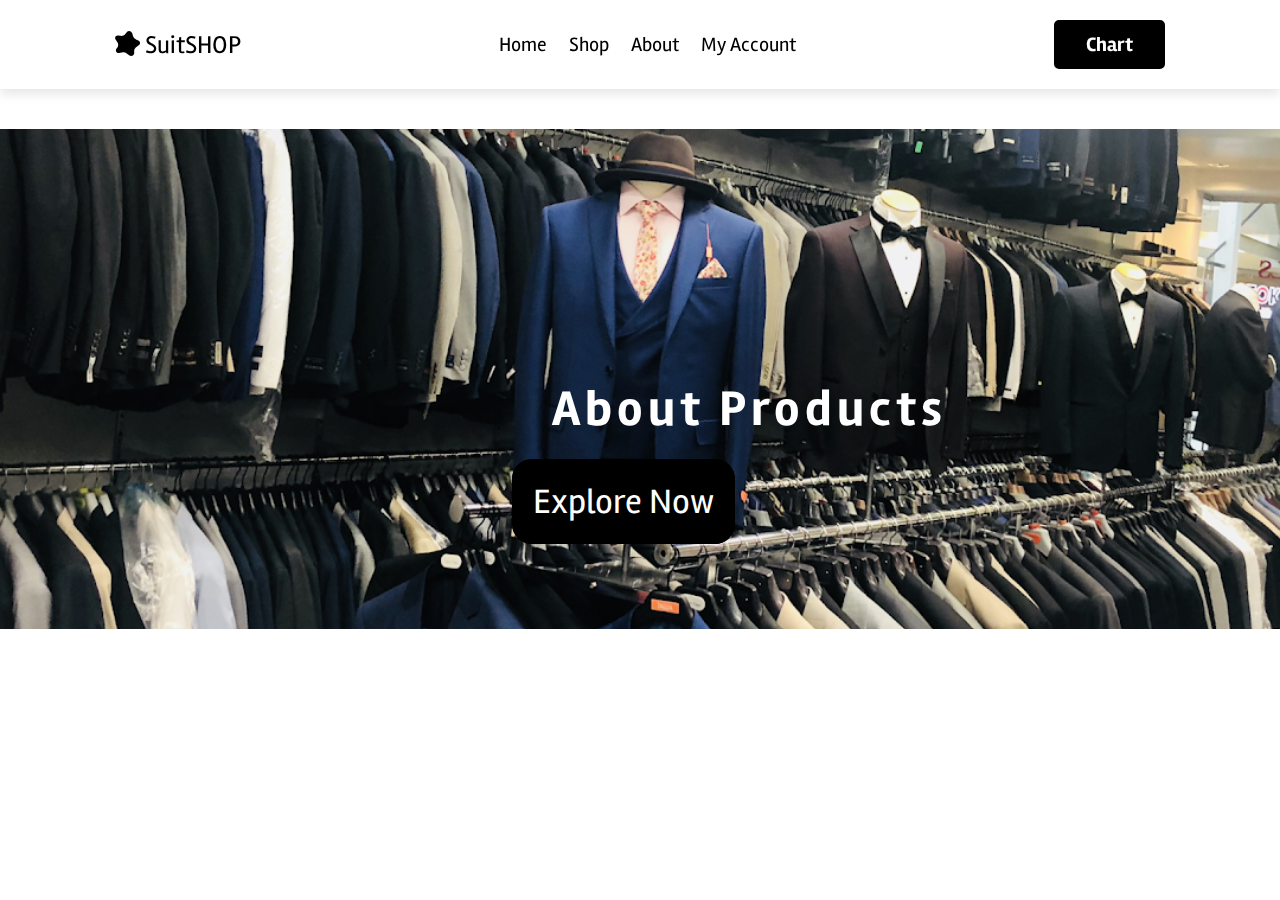
==== about.html @ d871594b "about page added" ====
<!DOCTYPE html>
<html lang="en">
<head>
    <meta charset="UTF-8">
    <meta http-equiv="X-UA-Compatible" content="IE=edge">
    <meta name="viewport" content="width=device-width, initial-scale=1.0">
    <link rel="stylesheet" href="css/about.css">
    <link rel="stylesheet" href="https://cdnjs.cloudflare.com/ajax/libs/font-awesome/6.1.1/css/all.min.css">
    <title>About | SuitSHOP</title>
</head>
<body>
     <!-- header section starts -->
     <header class="header">
        <a href="#" class="logo"><i class="fas fa-splotch"></i> SuitSHOP</a>
        <nav class="navbar">
             <a href="#home">Home</a>
             <a href="#services">Shop</a>
             <a href="#about">About</a>
             <a href="#features">My Account</a>
        </nav>

        <div id="menu-btn" class="fas fa-bars"></div>
        <a href="#" class="btn">Chart</a>
   </header>
   <!-- header section ends -->
   <section class="section1">
       <div class="about-section">
        <h2 class="h2-title">About Products</h2>
        <a href="#" class="link-about">Explore Now</a>
       </div>
   </section>
   <section class="section2"></section>
</body>
</html>
---- css/about.css ----
@import url('https://fonts.googleapis.com/css2?family=Rambla&display=swap');
*
{
     font-family: 'Rambla', sans-serif;
     margin: 0;
     padding: 0;
     box-sizing: border-box;
     outline: none;
     border: none;
     text-decoration: none;
}
/* variables start */
:root
{
     --gray:#a2a2a2;
     --graye:#ececec;
     --black: #000;
     --blue: #cae8e3;
     --pink: #f6e4d5;
     --white: #fff;
     --yellow: #ffd080;
     --border: .2rem solid var(--black);
}
::-webkit-scrollbar
     {
          width: 1rem;
     }
::-webkit-scrollbar-track
{
     background: var(--white);
}

::-webkit-scrollbar-thumb
{
     background: var(--black);
}
html
{
     font-size: 62.5%;
     overflow-x: hidden;
     scroll-behavior: smooth;
     scroll-padding-top: 7rem;   
}
.header
{
     position: sticky;
     top: 0;
     left: 0;
     right: 0;
     z-index: 1000;
     display: flex;
     align-items: center;
     justify-content: space-between;
     background-color: var(--white);
     box-shadow: 0 .5rem 1rem rgba(0,0,0,.1);
     padding: 2rem 9%;
}
.logo
     {
          font-size: 2.5rem;
          color: var(--black);
     }

.navbar a
{
    margin: 0 1rem;
    font-size: 2rem;
    color: var(--black);   
}

.navbar a:hover
{
     text-decoration: underline;
}

#menu-btn
{
     display:none;
     cursor: pointer;
     font-size: 3rem;
}
.btn
{
     display: inline-block;
     /* margin-top: 1rem; */
     padding: 1rem 3rem;
     font-size: 2rem;
     color: var(--white);
     background: var(--black);
     border: var(--border);
     cursor: pointer;
     font-weight: bolder;
     border-radius: .5rem;
}

.btn:hover
{
     background: none;
     color: var(--black);
}
/* ==========================================section=================================== */
.section1{
    background-image: url("../images/01.png");
    background-repeat: no-repeat;
    background-size: cover;
    height:500px;
}
.about-section{
    position:relative;
    top:50%;
    left:40%;
}
.h2-title{
    font-size:50px;
    color:var(--white);
    letter-spacing:5px;
    margin:40px;
}
.link-about{
    font-size:35px;
    color:var(--white);
    border:1px solid var(--black);
    padding:20px;
    background:var(--black);
    border-radius:20px;
}
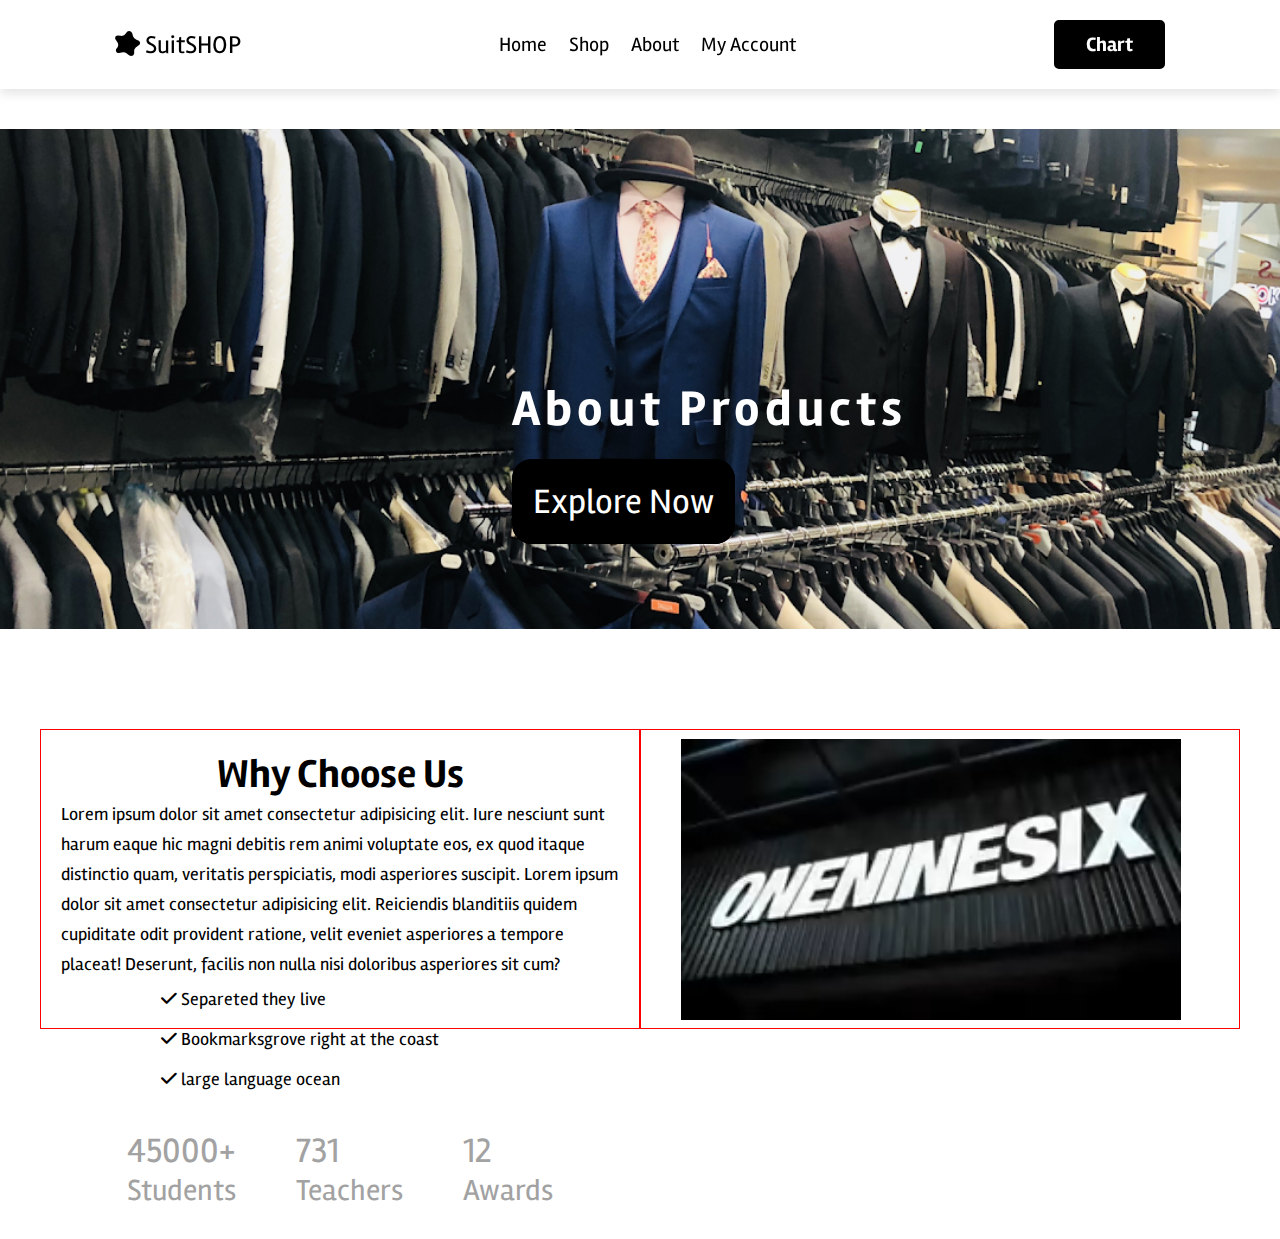
==== commit 192d2fab: "designing the 3rd section" ====
--- a/about.html
+++ b/about.html
@@ -29,6 +29,38 @@
         <a href="#" class="link-about">Explore Now</a>
        </div>
    </section>
-   <section class="section2"></section>
+   <section class="section2">
+       <div class="about-description">
+           <div class="describe">
+                <h2 class="h2-desc">Why Choose Us</h2>
+                <p class="p-desc">Lorem ipsum dolor sit amet consectetur adipisicing elit. Iure nesciunt sunt harum eaque hic magni debitis rem animi voluptate eos, ex quod itaque distinctio quam, veritatis perspiciatis, modi asperiores suscipit. Lorem ipsum dolor sit amet consectetur adipisicing elit. Reiciendis blanditiis quidem cupiditate odit provident ratione, velit eveniet asperiores a tempore placeat! Deserunt, facilis non nulla nisi doloribus asperiores sit cum?</p>
+                <ul class="ul-about">
+                    <li class="li-about"><i class="fa-solid fa-check"></i> Separeted they live</li>
+                    <li class="li-about"><i class="fa-solid fa-check"></i> Bookmarksgrove right at the coast</li>
+                    <li class="li-about"><i class="fa-solid fa-check"></i> large language ocean</li>
+                </ul>
+                <div class="count">
+                    <div class="student">
+                        <h2 class="h2-award">45000+</h2>
+                        <h3 class="h3-award">Students</h3>
+                    </div>
+                    <div class="teach">
+                        <h2 class="h2-award">731</h2>
+                        <h3 class="h3-award">Teachers</h3>
+                    </div>
+                    <div class="award">
+                        <h2 class="h2-award">12</h2>
+                        <h3 class="h3-award">Awards</h3>
+                    </div>
+                </div>
+           </div>
+           <div class="video-desc">
+                <video loop autoplay muted src="ads/ads.mp4" class="video"></video>
+           </div>
+       </div>
+   </section>
+   <section class="section3">
+       
+   </section>
 </body>
 </html>--- a/css/about.css
+++ b/css/about.css
@@ -114,7 +114,7 @@
     font-size:50px;
     color:var(--white);
     letter-spacing:5px;
-    margin:40px;
+    margin:40px 0px;
 }
 .link-about{
     font-size:35px;
@@ -123,4 +123,69 @@
     padding:20px;
     background:var(--black);
     border-radius:20px;
-}+}
+/* =================================section 2============================= */
+.about-description{
+    display:flex;
+    justify-content: center;
+    align-items: center;
+    margin-top:100px;
+}
+.describe{
+    border :1px solid red;
+    width:600px;
+    height:300px;
+    padding:20px;
+}
+.video-desc{
+    border:1px solid red;
+    width:600px;
+    height:300px;
+}
+.h2-desc{
+    font-size:40px;
+    text-align: center;
+}
+.p-desc{
+    font-size:18px;
+    text-align:left;
+    line-height: 30px;
+}
+.ul-about{
+    margin-left:100px;
+    line-height: 40px;
+}
+.li-about{
+    font-size:18px;
+    list-style-type: none;
+}
+.count{
+    display:flex;
+    justify-content: center;
+    align-items: center;
+}
+.student{
+    margin:30px;
+}
+.teach{
+    margin:30px;
+}
+.award{
+    margin:30px;
+}
+.h2-award{
+    font-size:35px;
+    font-weight:200;
+    color:var(--gray);
+}
+.h3-award{
+    font-size:30px;
+    font-weight:200;
+    color:var(--gray);
+}
+.video{
+    position:relative;
+    left:40px;
+    height:300px;
+    width:500px;
+}
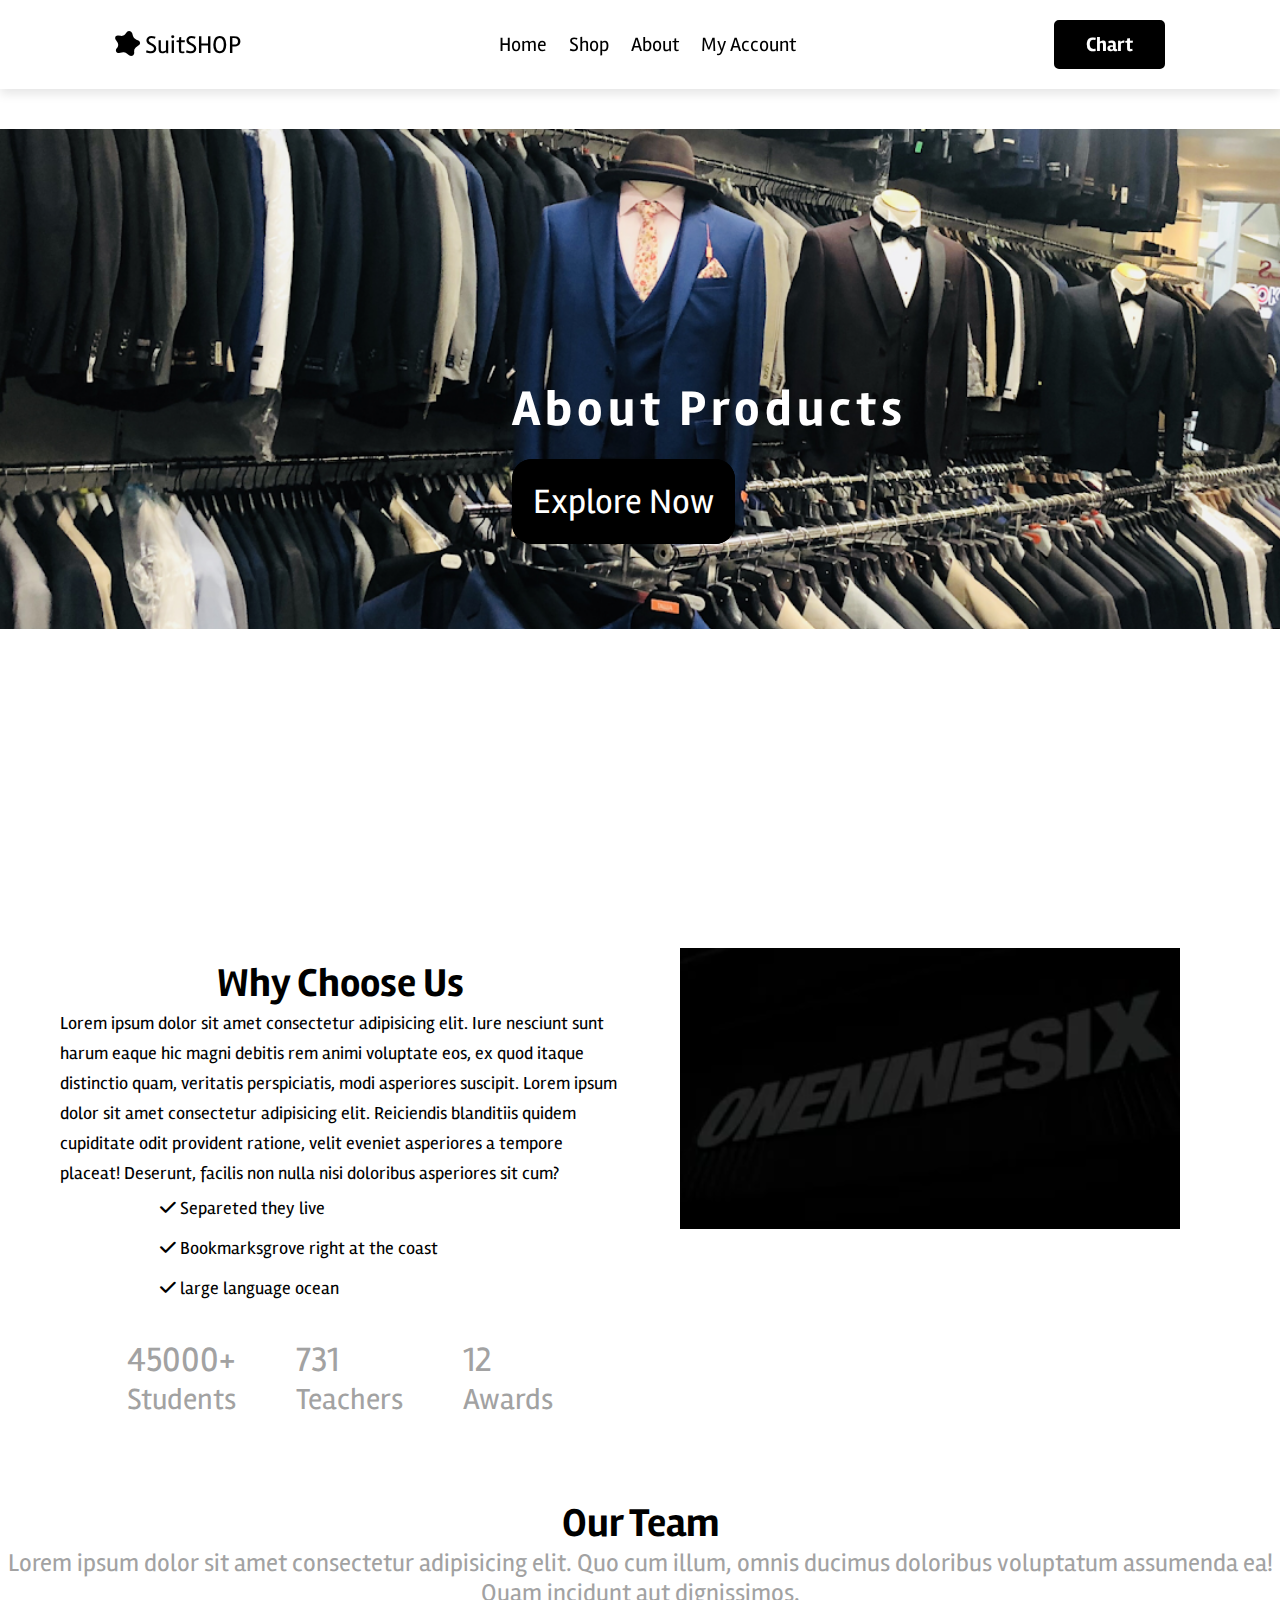
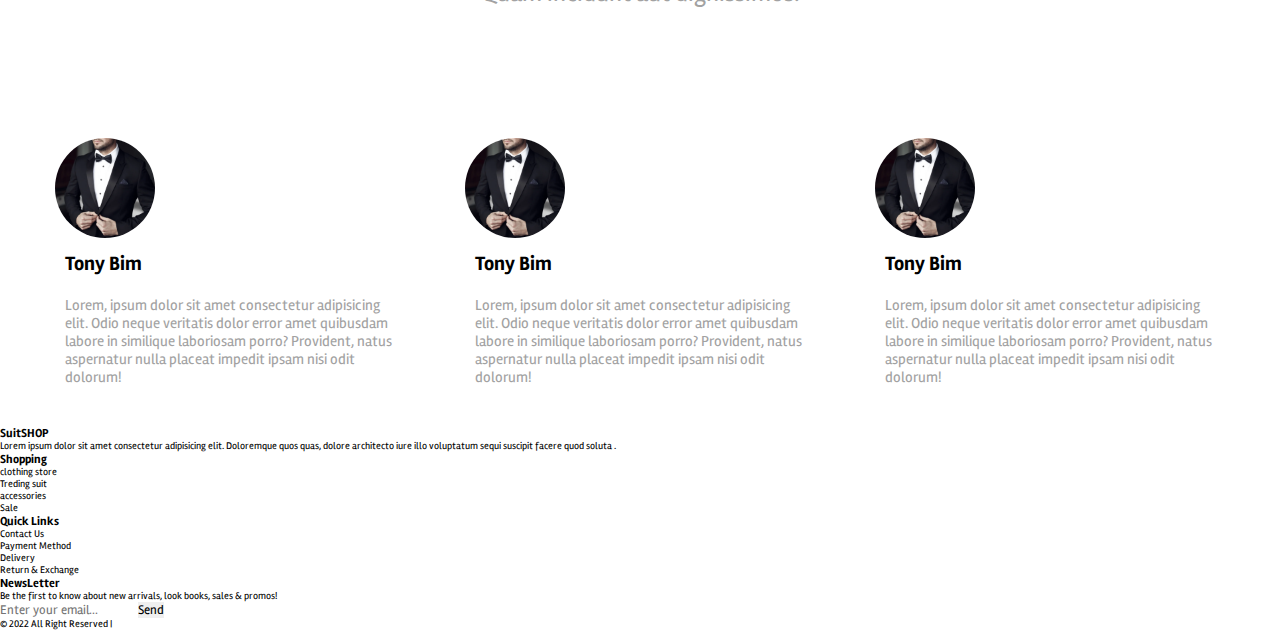
==== commit 506c4bb2: "designing the team section" ====
--- a/about.html
+++ b/about.html
@@ -60,7 +60,61 @@
        </div>
    </section>
    <section class="section3">
-       
+       <h1 class="ttle">Our Team</h1>
+       <p class="p-team">Lorem ipsum dolor sit amet consectetur adipisicing elit. Quo cum illum, omnis ducimus doloribus voluptatum assumenda ea! Quam incidunt aut dignissimos.</p>
+       <div class="team">
+           <div class="member1">
+               <img src="images/2.jpg" alt="image non disponible" class="img-member1">
+               <h3 class="name1">Tony Bim</h3>
+               <p class="p-text">Lorem, ipsum dolor sit amet consectetur adipisicing elit. Odio neque veritatis dolor error amet quibusdam labore in similique laboriosam porro? Provident, natus aspernatur nulla placeat impedit ipsam nisi odit dolorum!</p>
+
+           </div>
+           <div class="member1">
+            <img src="images/2.jpg" alt="image non disponible" class="img-member1">
+            <h3 class="name1">Tony Bim</h3>
+            <p class="p-text">Lorem, ipsum dolor sit amet consectetur adipisicing elit. Odio neque veritatis dolor error amet quibusdam labore in similique laboriosam porro? Provident, natus aspernatur nulla placeat impedit ipsam nisi odit dolorum!</p>
+           </div>
+           <div class="member1">
+            <img src="images/2.jpg" alt="image non disponible" class="img-member1">
+            <h3 class="name1">Tony Bim</h3>
+            <p class="p-text">Lorem, ipsum dolor sit amet consectetur adipisicing elit. Odio neque veritatis dolor error amet quibusdam labore in similique laboriosam porro? Provident, natus aspernatur nulla placeat impedit ipsam nisi odit dolorum!</p>
+           </div>
+       </div>
    </section>
+   <footer>
+    <div class="footer-container">
+         <div class="footer-box1">
+              <h3 class="h3-ttle">SuitSHOP</h3>
+              <p>Lorem ipsum dolor sit amet consectetur adipisicing elit. Doloremque quos quas, dolore architecto iure illo voluptatum sequi suscipit facere quod soluta .</p>
+         </div>
+         <div class="footer-box2">
+              <h3 class="h3-ttle">Shopping</h3>
+              <ul>
+                   <li>clothing store</li>
+                   <li>Treding suit</li>
+                   <li>accessories</li>
+                   <li>Sale</li>
+              </ul>
+         </div>
+         <div class="footer-box3">
+              <h3 class="h3-ttle">Quick Links</h3>
+              <ul>
+                   <li>Contact Us</li>
+                   <li>Payment Method</li>
+                   <li>Delivery</li>
+                   <li>Return & Exchange</li>
+              </ul>
+         </div>
+         <div class="footer-box4">
+              <h3 class="h3-ttle">NewsLetter</h3>
+              <p class="p-form">Be the first to know about new arrivals, look books, sales & promos!</p>
+              <form action="" method="post">
+                   <input type="text" name="text" placeholder="Enter your email..." id="inpt-txt">
+                   <input type="submit" value="Send" id="submit-btn">
+              </form>
+         </div>
+    </div>
+    <p class="copy">&copy 2022 All Right Reserved | </p>
+</footer>
 </body>
 </html>--- a/css/about.css
+++ b/css/about.css
@@ -130,15 +130,14 @@
     justify-content: center;
     align-items: center;
     margin-top:100px;
+    height:720px;
 }
 .describe{
-    border :1px solid red;
     width:600px;
     height:300px;
     padding:20px;
 }
 .video-desc{
-    border:1px solid red;
     width:600px;
     height:300px;
 }
@@ -189,3 +188,43 @@
     height:300px;
     width:500px;
 }
+
+/* ==================================section 3===================================== */
+.section3{
+    margin-top:50px;
+}
+.ttle{
+    font-size:40px;
+    text-align:center;
+}
+.p-team{
+    font-size:25px;
+    text-align:center;
+    color:var(--gray);
+}
+.team{
+    display:flex;
+    flex-wrap: nowrap;
+    justify-content: center;
+    align-items: center;
+    margin-top:100px;
+}
+.member1{
+    margin:30px;
+    width:350px;
+}
+.img-member1{
+    height:100px;
+    width:100px;
+    border-radius:50px;
+    float:center;
+}
+.name1{
+    font-size:20px;
+    padding:10px;
+}
+.p-text{
+    font-size:15px;
+    color:#a2a2a2;
+    margin:10px;
+}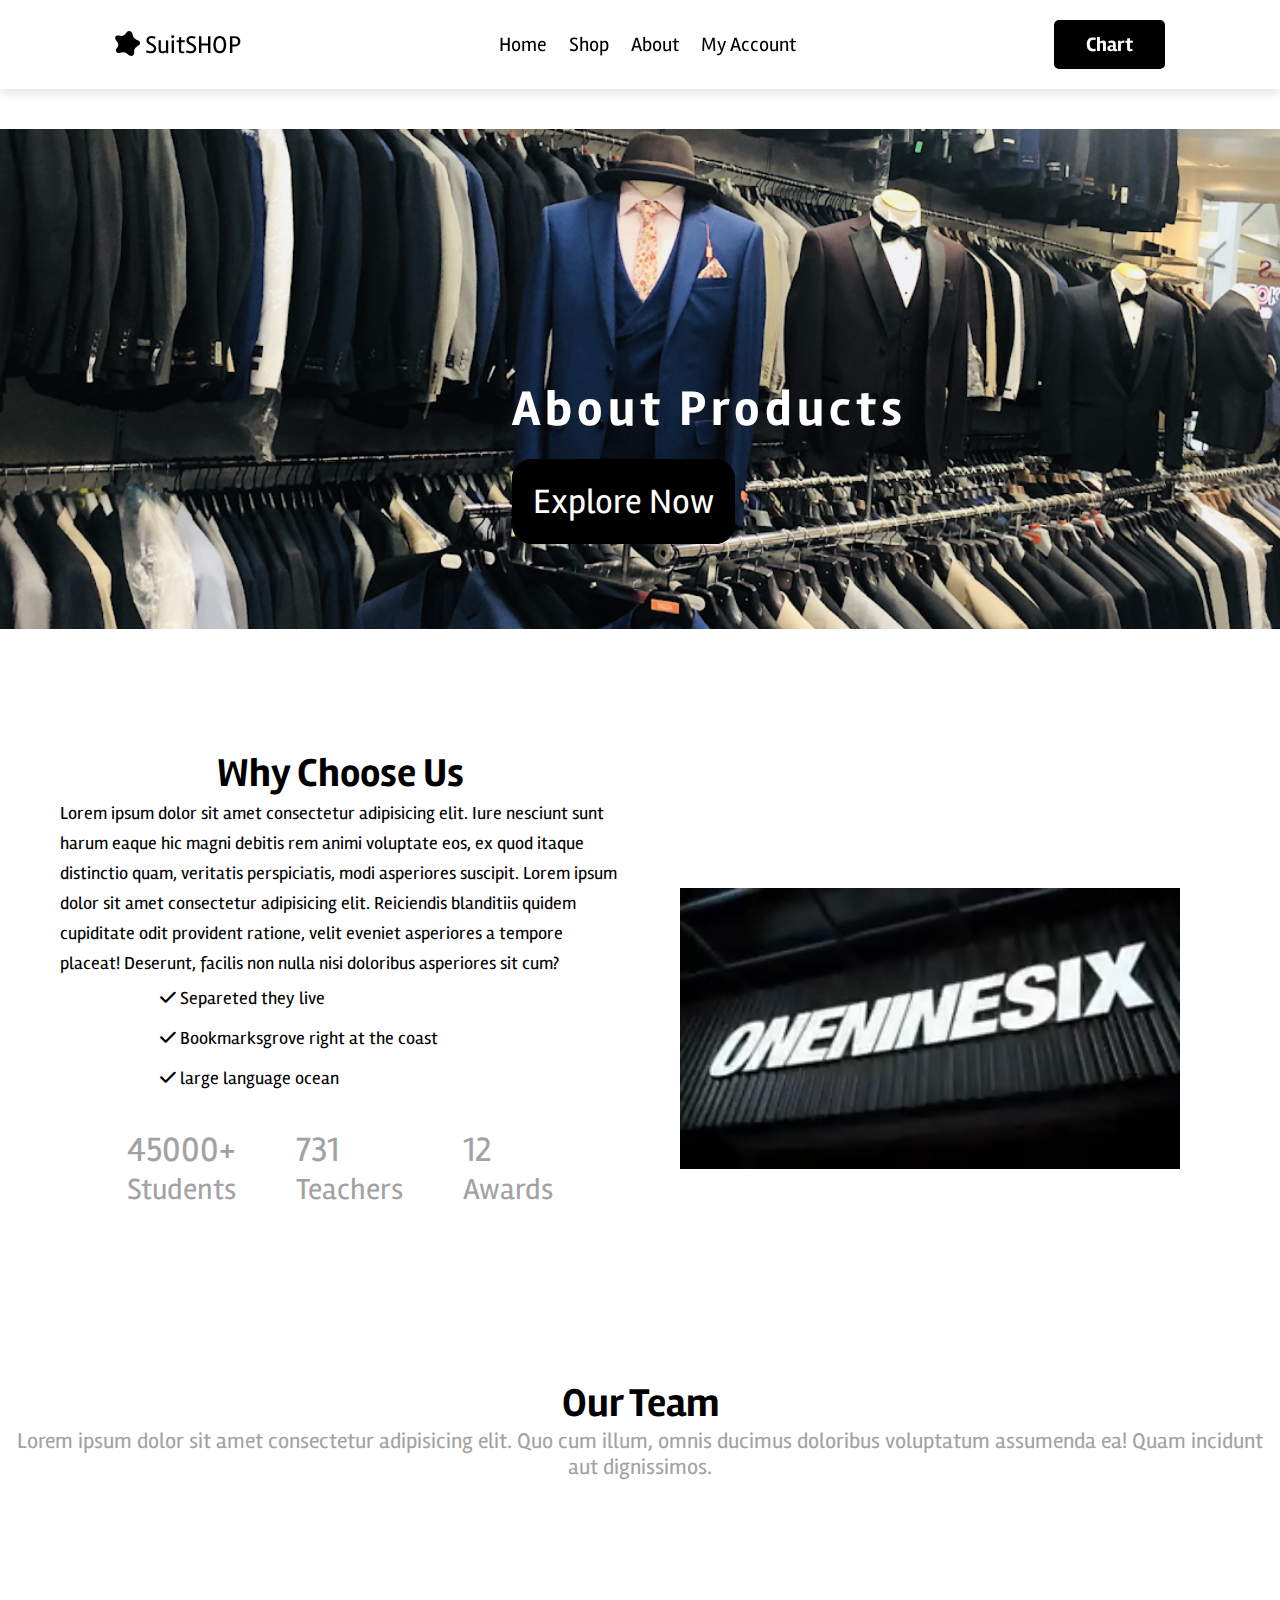
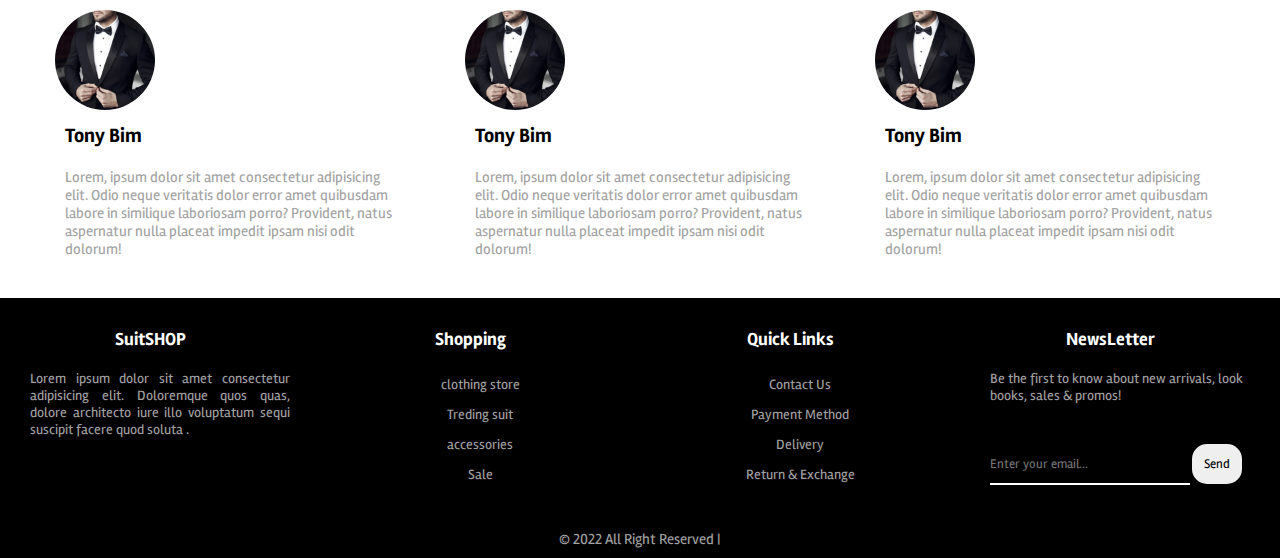
==== commit a1fad850: "customizing the index page" ====
--- a/about.html
+++ b/about.html
@@ -13,10 +13,10 @@
      <header class="header">
         <a href="#" class="logo"><i class="fas fa-splotch"></i> SuitSHOP</a>
         <nav class="navbar">
-             <a href="#home">Home</a>
-             <a href="#services">Shop</a>
-             <a href="#about">About</a>
-             <a href="#features">My Account</a>
+             <a href="index.html">Home</a>
+             <a href="shop.html">Shop</a>
+             <a href="about.html">About</a>
+             <a href="login.html">My Account</a>
         </nav>
 
         <div id="menu-btn" class="fas fa-bars"></div>
--- a/css/about.css
+++ b/css/about.css
@@ -130,11 +130,11 @@
     justify-content: center;
     align-items: center;
     margin-top:100px;
-    height:720px;
+   
 }
 .describe{
     width:600px;
-    height:300px;
+    height:600px;
     padding:20px;
 }
 .video-desc{
@@ -198,7 +198,7 @@
     text-align:center;
 }
 .p-team{
-    font-size:25px;
+    font-size:22px;
     text-align:center;
     color:var(--gray);
 }
@@ -227,4 +227,93 @@
     font-size:15px;
     color:#a2a2a2;
     margin:10px;
+}
+/* ====================================footer========================= */
+footer{
+    background: var(--black);
+}
+.footer-container{
+    display:flex;
+    flex-wrap: nowrap;
+    justify-content: space-between;
+    align-items: flex-start;
+    align-content: center;
+    flex-direction: row;
+}
+.footer-box1{
+    width:300px;
+    margin:30px;
+}
+.footer-box1 p{
+    color:var(--gray);
+    text-align: justify;
+    font-size:14px;
+}
+.footer-box2{
+    width:300px;
+    margin:30px;
+}
+.footer-box2 ul{
+    color:var(--gray);
+    font-size:14px;
+}
+.footer-box2 ul li{
+    text-align: center;
+    list-style-type: none;
+    line-height: 30px;
+}
+.footer-box3{
+    width:300px;
+    margin:30px;
+}
+.footer-box3 ul{
+    color:var(--gray);
+    font-size:14px;
+}
+.footer-box3 ul li{
+    text-align: center;
+    list-style-type: none;
+    line-height: 30px;
+}
+.footer-box4{
+    width:300px;
+    margin:30px;
+}
+.footer-box4 ul {
+    color: var(--gray);
+    font-size:14px;
+    text-align:center;
+}
+.p-form{
+    color:var(--gray);
+    font-size:14px;
+    margin-bottom: 40px;
+}
+#inpt-txt{
+    height:40px;
+    width:200px;
+    border-top:0;
+    border-left:0;
+    border-right:0;
+    border-bottom:2px solid var(--white);
+    outline:none;
+    background: var(--black);
+}
+#submit-btn{
+    width:50px;
+    height:40px;
+    border-radius:15px;
+}
+.h3-ttle{
+    color:var(--white);
+    text-align: center;
+    font-size:18px;
+    margin:0px 20px 20px 0px;
+}
+
+.copy{
+    text-align: center;
+    color:var(--gray);
+    font-size:15px;
+    padding:10px;
 }